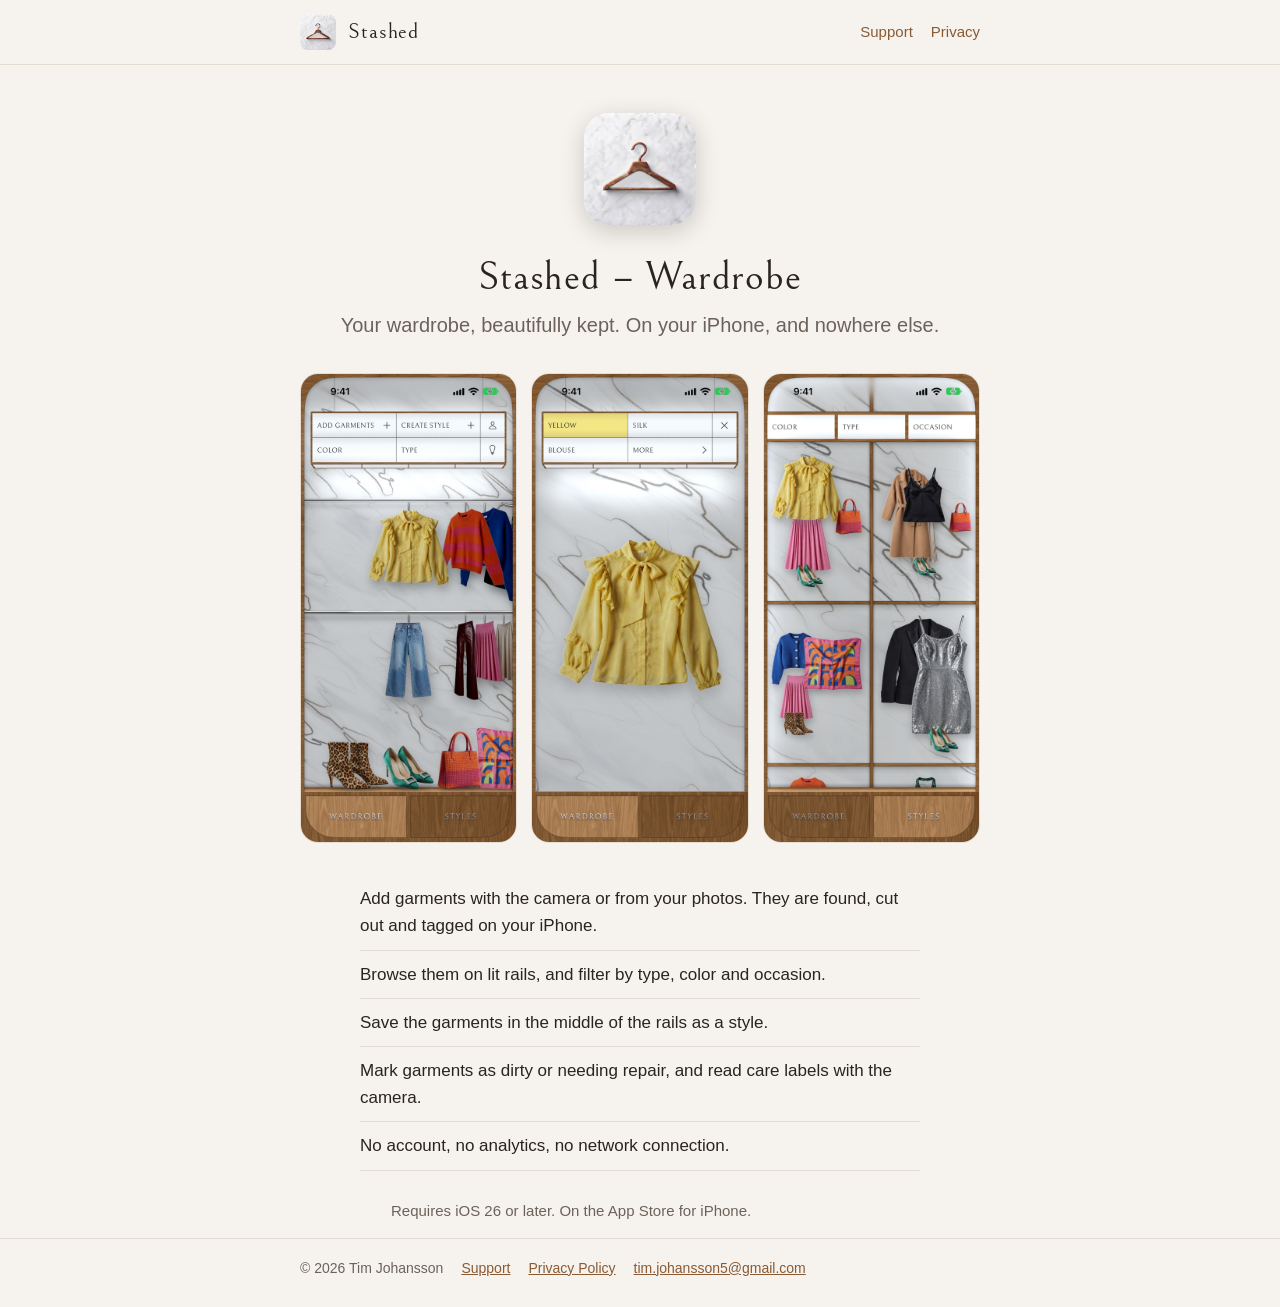
==== index.html @ 24479975 "Stashed – Wardrobe website" ====
<!doctype html>
<html lang="en">
<head>
<meta charset="utf-8">
<meta name="viewport" content="width=device-width, initial-scale=1">
<title>Stashed – Wardrobe</title>
<meta name="description" content="Your wardrobe on your iPhone, and nowhere else.">
<link rel="icon" href="./assets/icon.jpg">
<link rel="stylesheet" href="./assets/style.css">
</head>
<body>
<header class="site"><div class="wrap">
<img src="./assets/icon.jpg" alt="">
<a class="brand" href="./">Stashed</a>
<nav>
<a href="./support/">Support</a>
<a href="./privacy/">Privacy</a>
</nav>
</div></header>
<main class="wrap hero">
<img class="icon" src="assets/icon.jpg" alt="Stashed app icon">
<h1>Stashed – Wardrobe</h1>
<p class="lede">Your wardrobe, beautifully kept. On your iPhone, and nowhere else.</p>
<div class="shots">
<img src="assets/01-wardrobe.jpg" alt="Garments hanging on lit rails in front of a marble wall" loading="lazy">
<img src="assets/02-garment.jpg" alt="An open garment with its details on the sign" loading="lazy">
<img src="assets/05-styles.jpg" alt="Saved styles on oak shelves" loading="lazy">
</div>
<ul class="points">
<li>Add garments with the camera or from your photos. They are found, cut out and tagged on your iPhone.</li>
<li>Browse them on lit rails, and filter by type, color and occasion.</li>
<li>Save the garments in the middle of the rails as a style.</li>
<li>Mark garments as dirty or needing repair, and read care labels with the camera.</li>
<li>No account, no analytics, no network connection.</li>
</ul>
<p class="meta" style="margin-top:28px">Requires iOS 26 or later. On the App Store for iPhone.</p>
</main>
<footer><div class="wrap">
<span>© 2026 Tim Johansson</span>
<a href="./support/">Support</a>
<a href="./privacy/">Privacy Policy</a>
<a href="mailto:tim.johansson5@gmail.com">tim.johansson5@gmail.com</a>
</div></footer>
</body>
</html>
---- assets/style.css ----
@font-face {
  font-family: "Bellefair";
  src: url("Bellefair-Regular.ttf") format("truetype");
  font-display: swap;
}

:root {
  --bg: #f6f3ee;
  --surface: #ffffff;
  --text: #2a241f;
  --muted: #6d625a;
  --oak: #8a5a33;
  --line: #e4ddd3;
  color-scheme: light dark;
}
@media (prefers-color-scheme: dark) {
  :root {
    --bg: #171412;
    --surface: #211d1a;
    --text: #efe9e2;
    --muted: #b3a89d;
    --oak: #d39a68;
    --line: #3a332d;
  }
}

* { box-sizing: border-box; }
html { -webkit-text-size-adjust: 100%; }
body {
  margin: 0;
  background: var(--bg);
  color: var(--text);
  font: 17px/1.6 -apple-system, BlinkMacSystemFont, "Helvetica Neue", Helvetica, Arial, sans-serif;
}
.wrap { max-width: 720px; margin: 0 auto; padding: 0 20px; }

header.site { border-bottom: 1px solid var(--line); }
header.site .wrap { display: flex; align-items: center; gap: 12px; padding-top: 14px; padding-bottom: 14px; }
header.site img { width: 36px; height: 36px; border-radius: 8px; }
header.site a.brand { font-family: "Bellefair", Georgia, serif; font-size: 22px; letter-spacing: .04em; color: var(--text); text-decoration: none; }
header.site nav { margin-left: auto; display: flex; gap: 18px; font-size: 15px; }

a { color: var(--oak); }
nav a { text-decoration: none; }
nav a[aria-current="page"] { color: var(--text); }

h1, h2 { font-family: "Bellefair", Georgia, serif; font-weight: 400; letter-spacing: .02em; line-height: 1.2; }
h1 { font-size: 40px; margin: 40px 0 8px; }
h2 { font-size: 26px; margin: 36px 0 6px; }
.lede { font-size: 20px; color: var(--muted); margin: 0 0 24px; }
.meta { color: var(--muted); font-size: 15px; }
main { padding-bottom: 48px; }
main p, main li { max-width: 65ch; }
dt { font-weight: 600; margin-top: 20px; }
dd { margin: 4px 0 0; }

.hero { text-align: center; }
.hero img.icon { width: 112px; height: 112px; border-radius: 25px; margin-top: 48px; box-shadow: 0 6px 24px rgba(0,0,0,.18); }
.hero h1 { margin-top: 20px; }
.shots { display: grid; grid-template-columns: repeat(3, 1fr); gap: 14px; margin: 32px 0; }
.shots img { width: 100%; height: auto; border-radius: 18px; border: 1px solid var(--line); display: block; }
.points { list-style: none; padding: 0; margin: 0 auto; max-width: 560px; text-align: left; }
.points li { padding: 10px 0; border-bottom: 1px solid var(--line); }

footer { border-top: 1px solid var(--line); color: var(--muted); font-size: 14px; }
footer .wrap { padding-top: 18px; padding-bottom: 28px; display: flex; flex-wrap: wrap; gap: 8px 18px; }

@media (max-width: 520px) {
  h1 { font-size: 32px; }
  header.site nav { gap: 12px; }
  .shots { gap: 8px; }
  .shots img { border-radius: 10px; }
}
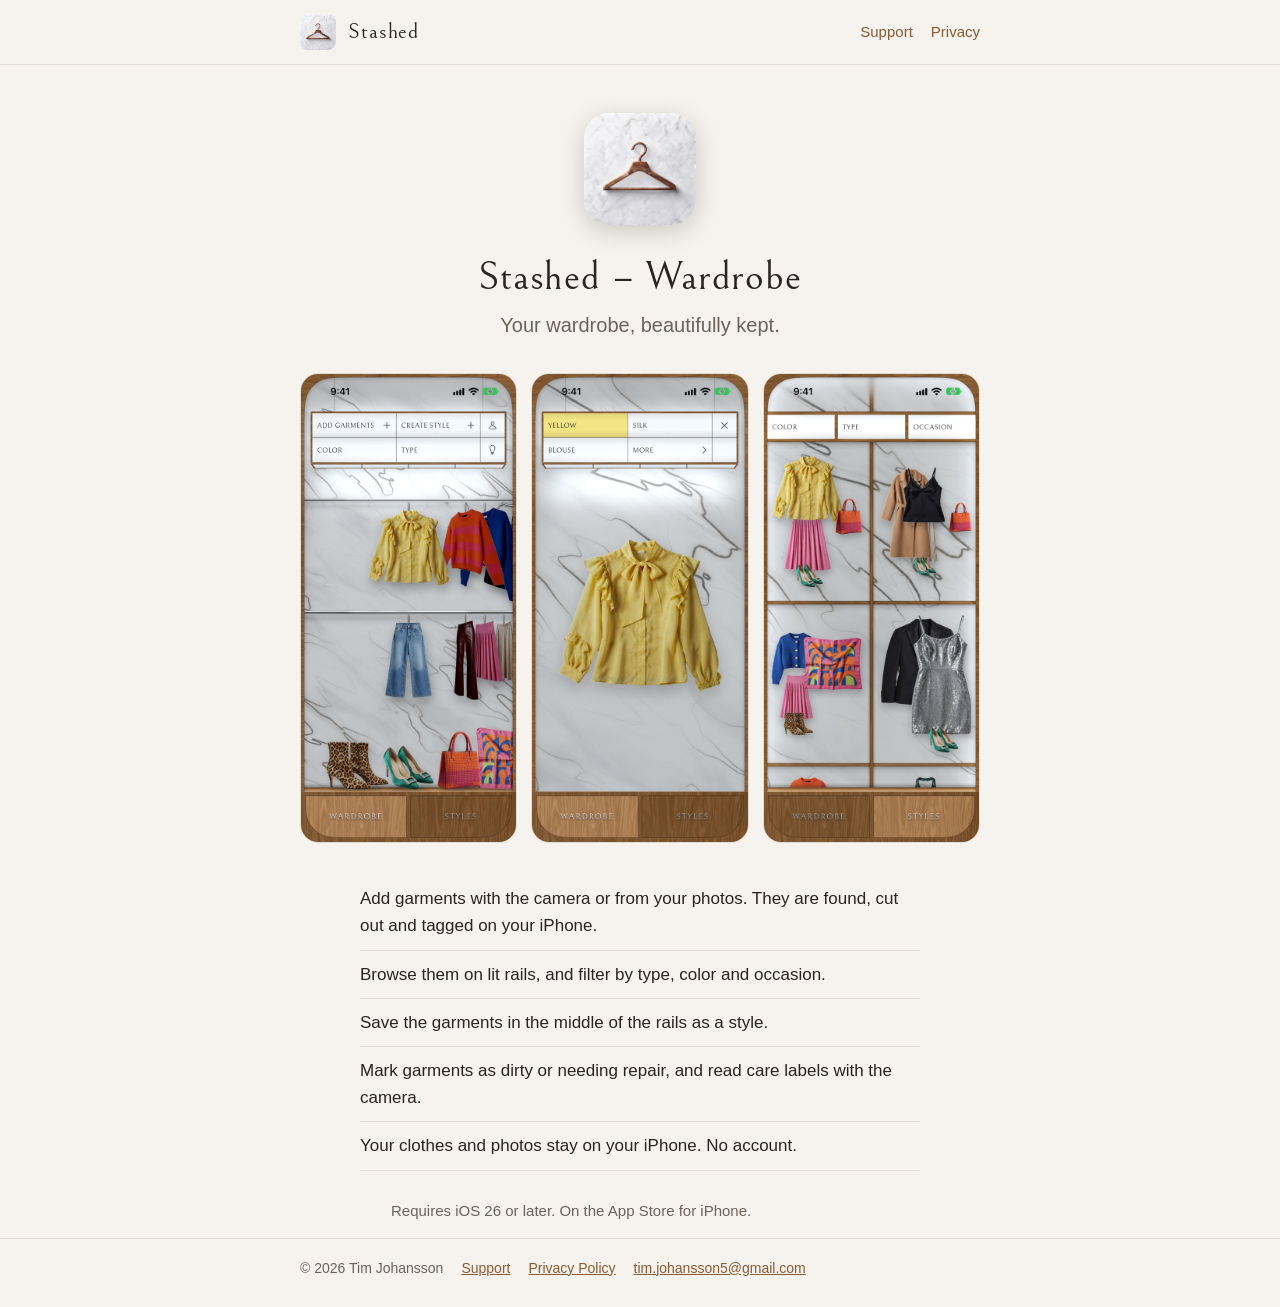
==== commit bb92677d: "STA-46: landing and support pages match the 2.1 policy (weather, anonymous usage counts) Fixes STA-4" ====
--- a/index.html
+++ b/index.html
@@ -4,7 +4,7 @@
 <meta charset="utf-8">
 <meta name="viewport" content="width=device-width, initial-scale=1">
 <title>Stashed – Wardrobe</title>
-<meta name="description" content="Your wardrobe on your iPhone, and nowhere else.">
+<meta name="description" content="Your wardrobe, beautifully kept.">
 <link rel="icon" href="./assets/icon.jpg">
 <link rel="stylesheet" href="./assets/style.css">
 </head>
@@ -20,7 +20,7 @@
 <main class="wrap hero">
 <img class="icon" src="assets/icon.jpg" alt="Stashed app icon">
 <h1>Stashed – Wardrobe</h1>
-<p class="lede">Your wardrobe, beautifully kept. On your iPhone, and nowhere else.</p>
+<p class="lede">Your wardrobe, beautifully kept.</p>
 <div class="shots">
 <img src="assets/01-wardrobe.jpg" alt="Garments hanging on lit rails in front of a marble wall" loading="lazy">
 <img src="assets/02-garment.jpg" alt="An open garment with its details on the sign" loading="lazy">
@@ -31,7 +31,7 @@
 <li>Browse them on lit rails, and filter by type, color and occasion.</li>
 <li>Save the garments in the middle of the rails as a style.</li>
 <li>Mark garments as dirty or needing repair, and read care labels with the camera.</li>
-<li>No account, no analytics, no network connection.</li>
+<li>Your clothes and photos stay on your iPhone. No account.</li>
 </ul>
 <p class="meta" style="margin-top:28px">Requires iOS 26 or later. On the App Store for iPhone.</p>
 </main>
